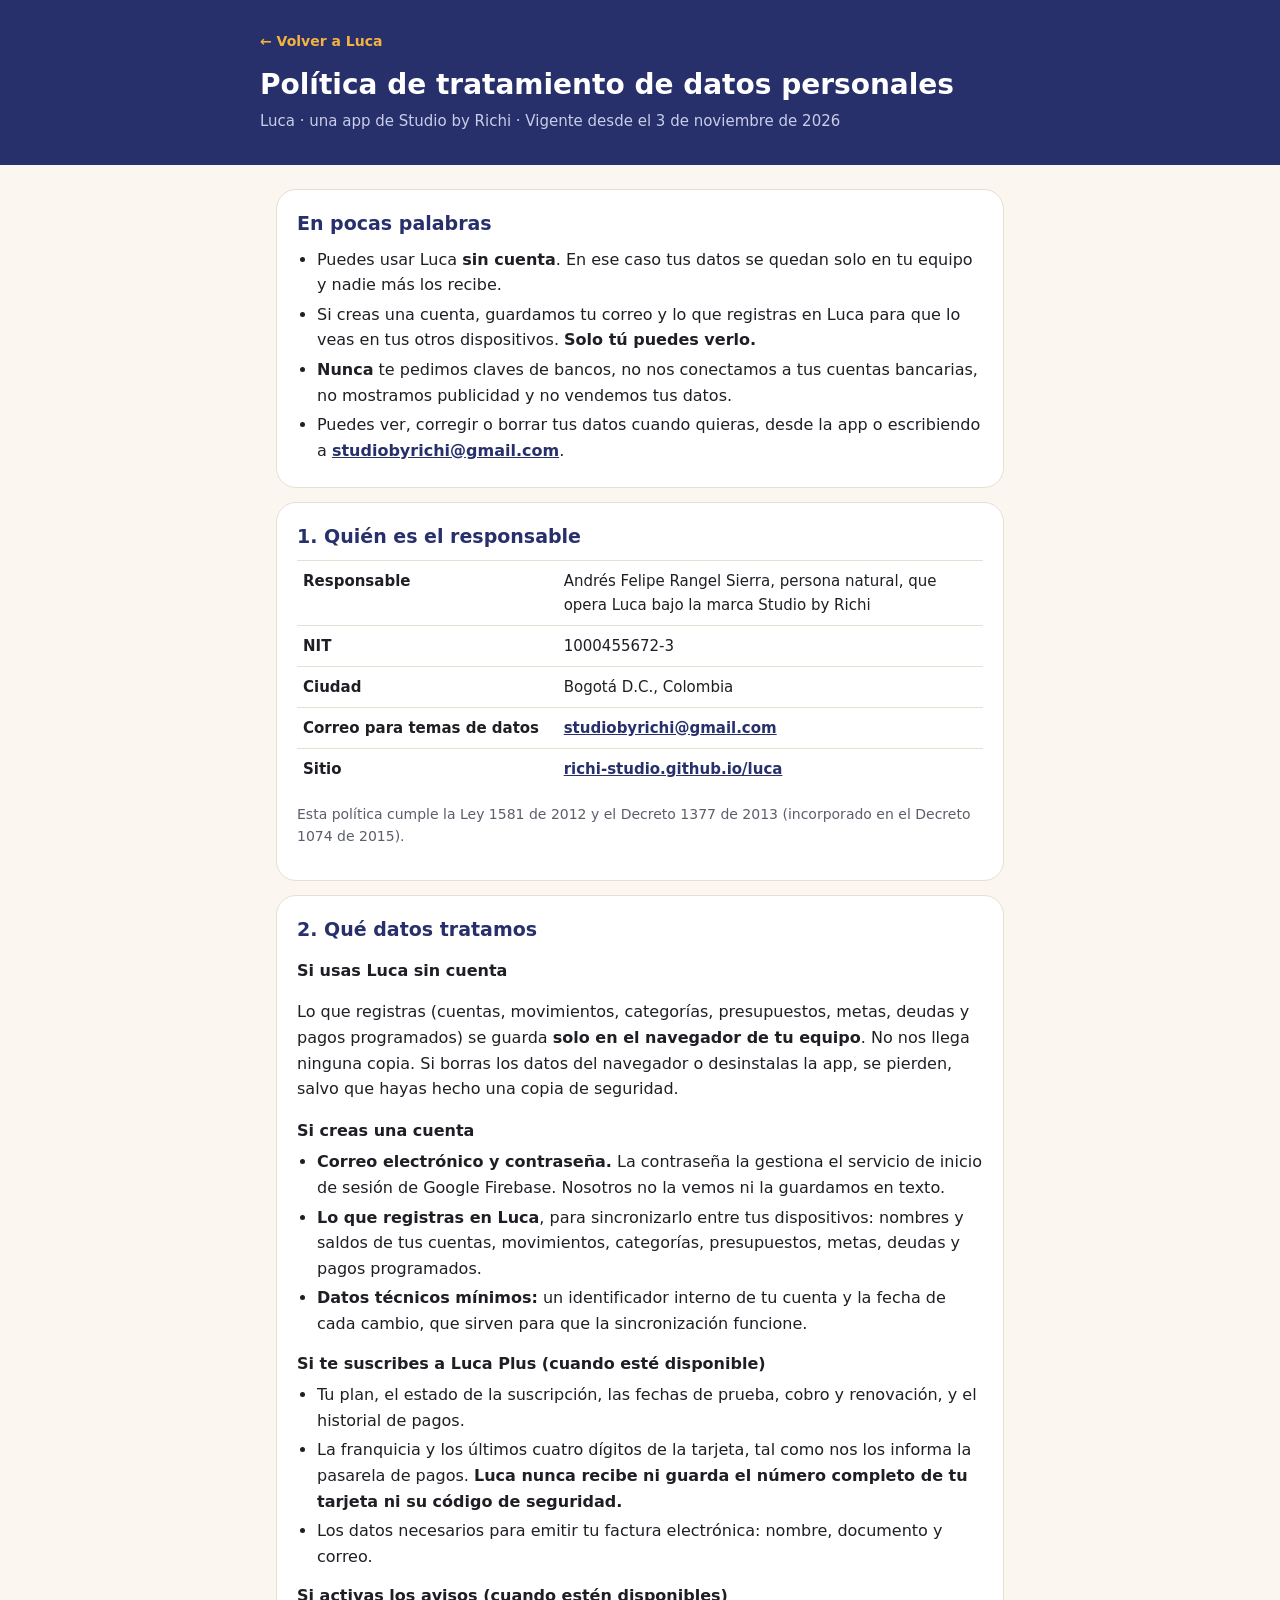
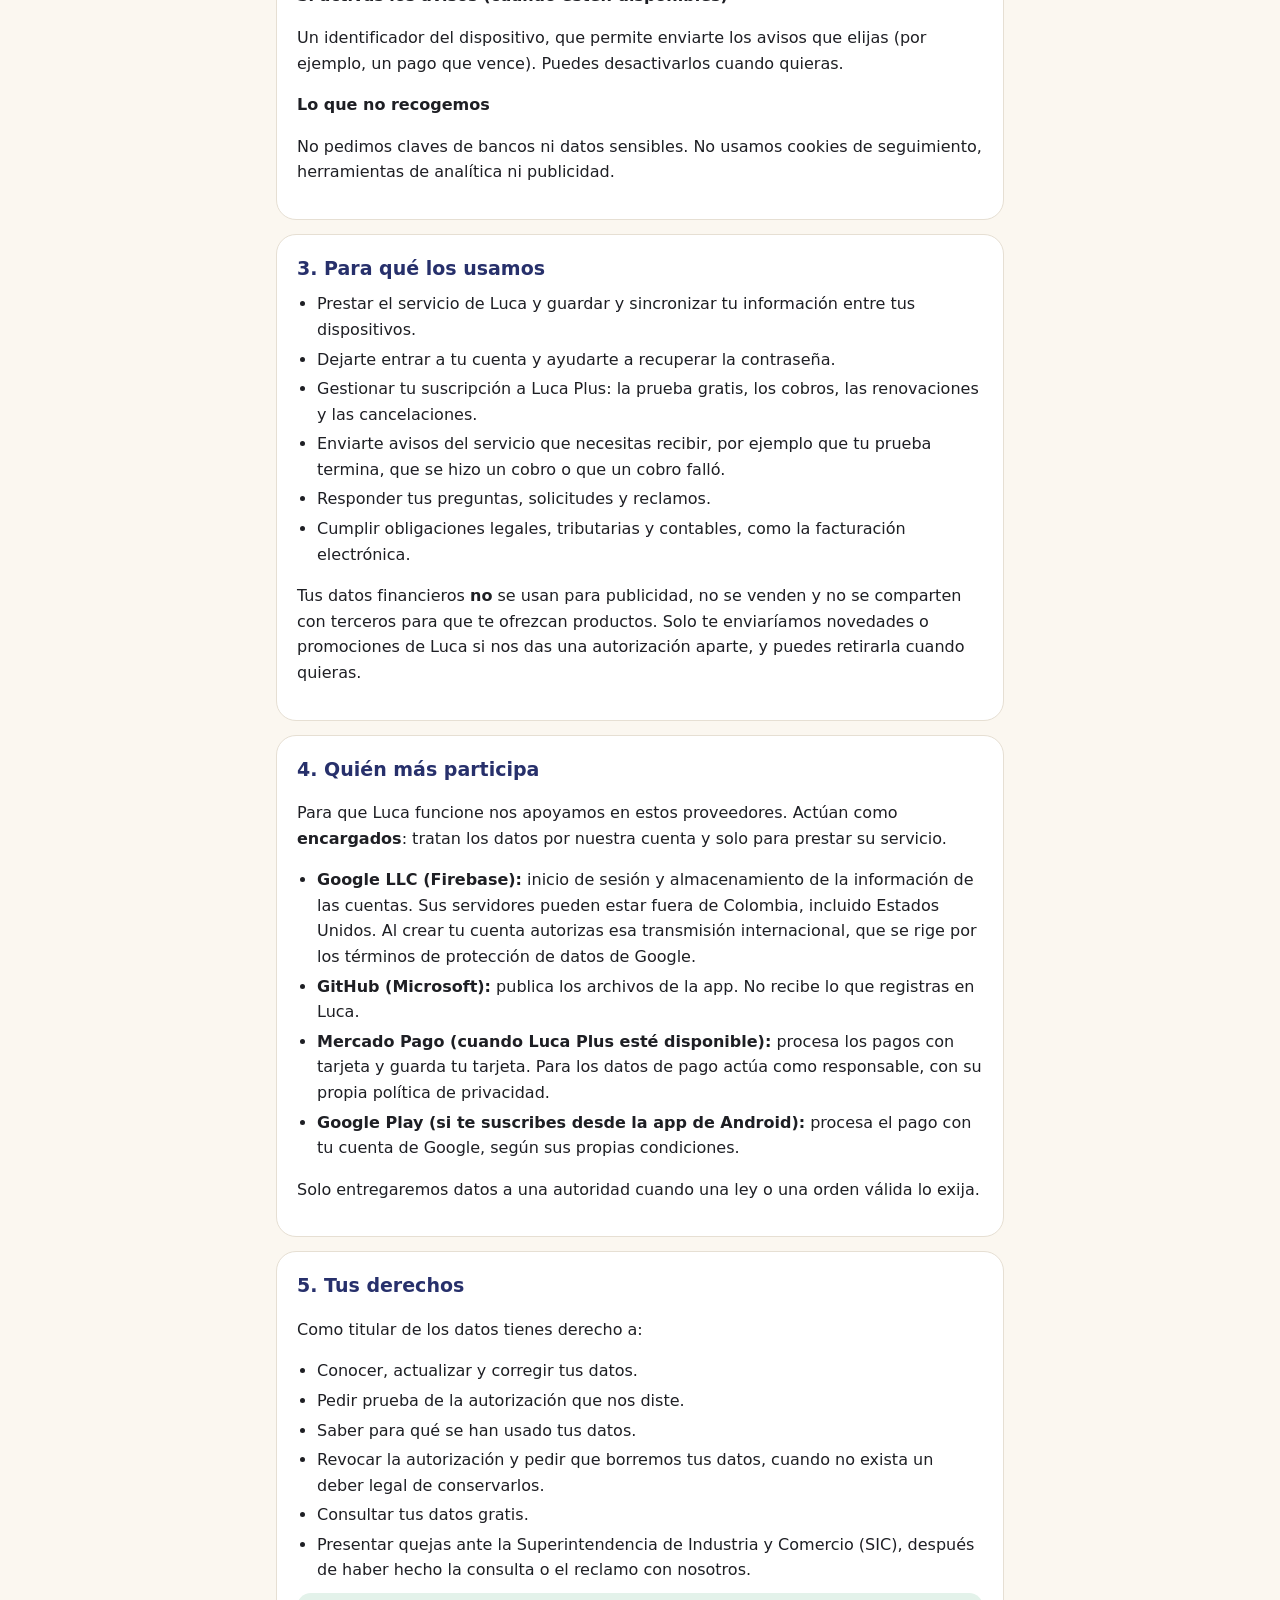
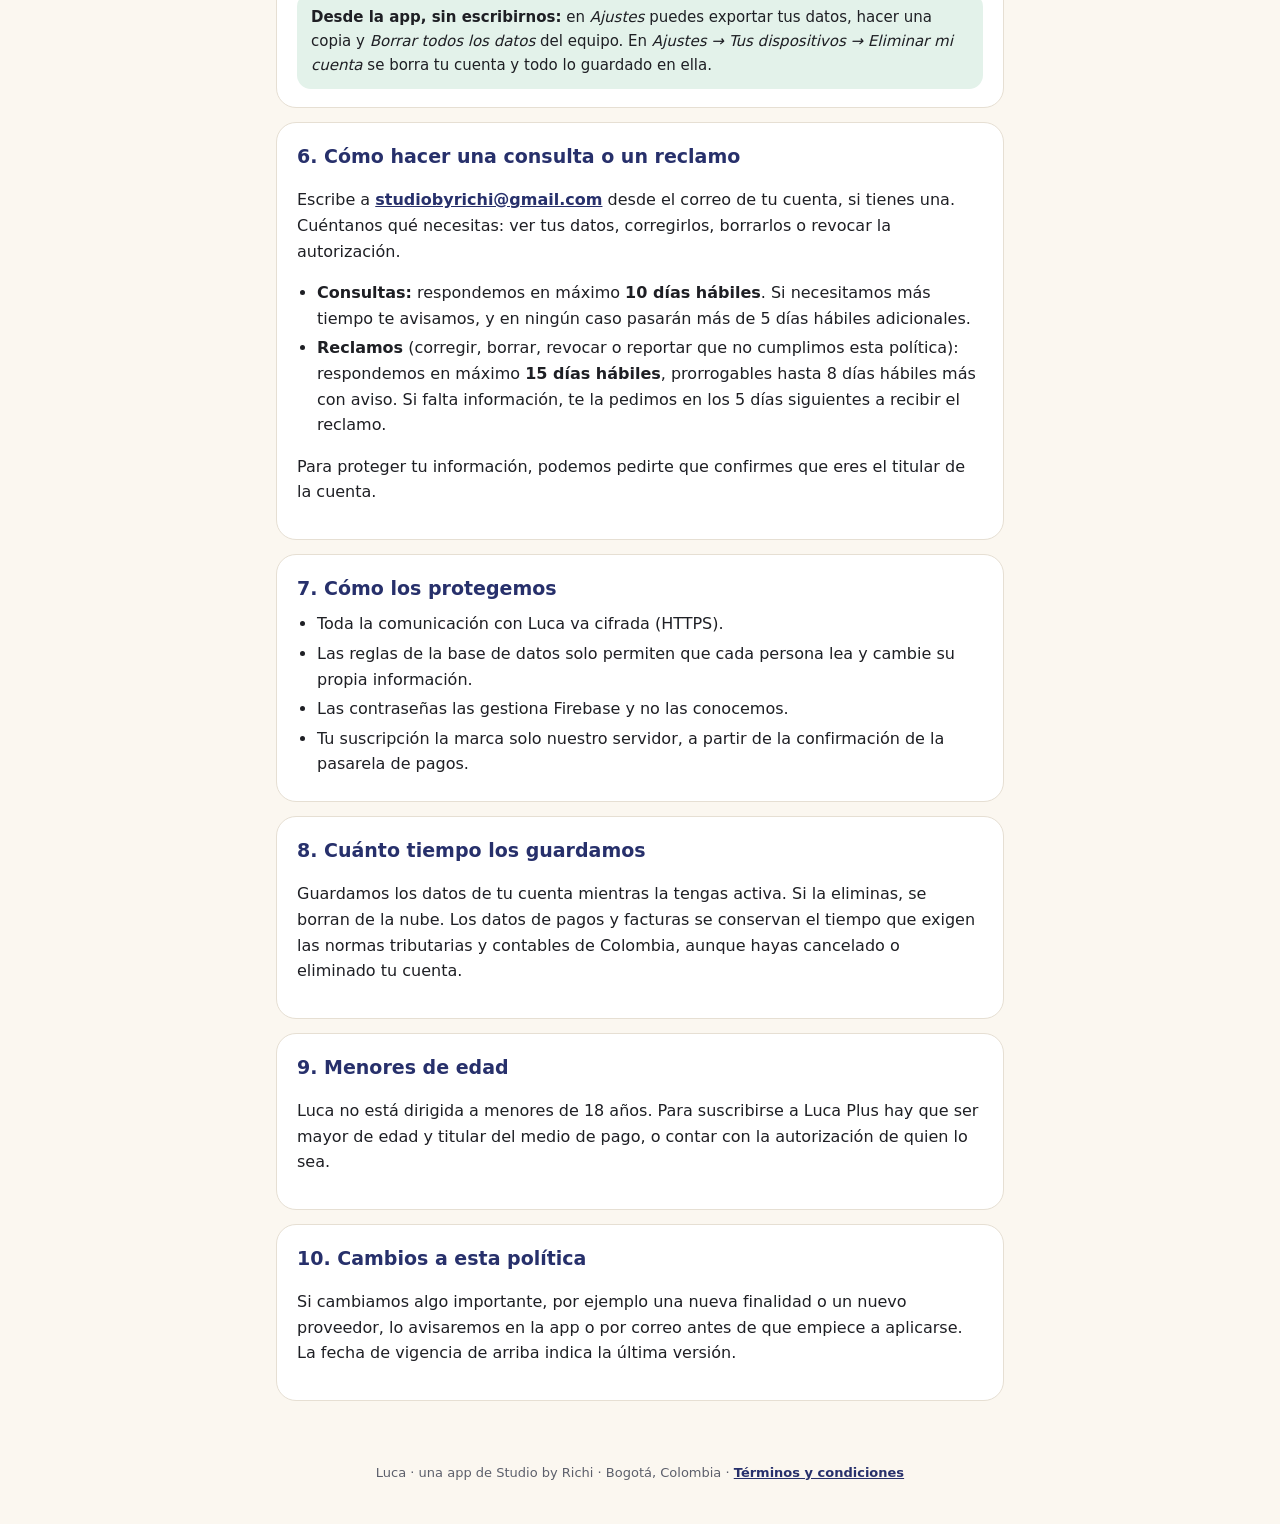
==== privacidad.html @ cec92d16 "Publicar Luca · 4/11/2026, 12:19:27 a. m. Co-Authored-By: Claude Opus 5.5 <noreply@anthropic.com>" ====
<!doctype html>
<html lang="es-CO">
<head>
<meta charset="utf-8">
<meta name="viewport" content="width=device-width, initial-scale=1">
<meta http-equiv="Content-Security-Policy" content="default-src 'none'; style-src 'unsafe-inline'; img-src 'self'; base-uri 'none'; form-action 'none'">
<meta name="referrer" content="no-referrer">
<title>Política de tratamiento de datos · Luca</title>
<meta name="description" content="Cómo Luca, una app de Studio by Richi, trata tus datos personales según la Ley 1581 de 2012.">
<link rel="icon" href="icons/icon.svg" type="image/svg+xml">
<style>
:root { color-scheme: light; --bg:#FBF7F0; --surface:#FFFFFF; --line:#E6DFD3; --text:#1E1F24; --text2:#5C5F6B; --heading:#27306B; --accent:#F4B23E; --hero:#27306B; --info-bg:#E9EAF4; --ok-bg:#E3F2EA; }
@media (prefers-color-scheme: dark) { :root { color-scheme: dark; --bg:#121426; --surface:#1B1E36; --line:#30355C; --text:#ECEDF5; --text2:#A9AECB; --heading:#C9CEFF; --hero:#2A3378; --info-bg:#262B57; --ok-bg:rgba(92,211,154,.15); } }
* { box-sizing: border-box; }
body { margin:0; background:var(--bg); color:var(--text); font:16px/1.6 system-ui, -apple-system, 'Segoe UI', Roboto, sans-serif; -webkit-font-smoothing:antialiased; }
header { background:var(--hero); color:#fff; padding:28px 16px 32px; }
.wrap { max-width:760px; margin:0 auto; }
header a.back { color:var(--accent); font-weight:700; text-decoration:none; font-size:14px; }
header h1 { font-size:28px; line-height:1.2; margin:14px 0 8px; font-weight:900; }
header p { margin:0; color:#C9CDE8; font-size:15px; }
main { padding:24px 16px 48px; }
section { background:var(--surface); border:1px solid var(--line); border-radius:20px; padding:18px 20px; margin:0 0 14px; }
h2 { color:var(--heading); font-size:19px; margin:0 0 8px; }
h3 { font-size:16px; margin:14px 0 4px; }
p, li { color:var(--text); }
ul { padding-left:20px; margin:6px 0; }
li { margin:4px 0; }
.note { background:var(--info-bg); border-radius:14px; padding:12px 14px; margin:10px 0 0; font-size:15px; }
.ok { background:var(--ok-bg); }
.muted { color:var(--text2); font-size:14px; }
a { color:var(--heading); font-weight:600; word-break:break-word; }
table { width:100%; border-collapse:collapse; font-size:15px; }
td { border-top:1px solid var(--line); padding:8px 6px; vertical-align:top; }
td:first-child { font-weight:700; width:38%; }
footer { text-align:center; color:var(--text2); font-size:13px; padding:0 16px 40px; }
</style>
</head>
<body>
<header><div class="wrap">
  <a class="back" href="./">← Volver a Luca</a>
  <h1>Política de tratamiento de datos personales</h1>
  <p>Luca · una app de Studio by Richi · Vigente desde el 3 de noviembre de 2026</p>
</div></header>
<main class="wrap">

<section>
  <h2>En pocas palabras</h2>
  <ul>
    <li>Puedes usar Luca <b>sin cuenta</b>. En ese caso tus datos se quedan solo en tu equipo y nadie más los recibe.</li>
    <li>Si creas una cuenta, guardamos tu correo y lo que registras en Luca para que lo veas en tus otros dispositivos. <b>Solo tú puedes verlo.</b></li>
    <li><b>Nunca</b> te pedimos claves de bancos, no nos conectamos a tus cuentas bancarias, no mostramos publicidad y no vendemos tus datos.</li>
    <li>Puedes ver, corregir o borrar tus datos cuando quieras, desde la app o escribiendo a <a href="mailto:studiobyrichi@gmail.com">studiobyrichi@gmail.com</a>.</li>
  </ul>
</section>

<section>
  <h2>1. Quién es el responsable</h2>
  <table>
    <tr><td>Responsable</td><td>Andrés Felipe Rangel Sierra, persona natural, que opera Luca bajo la marca Studio by Richi</td></tr>
    <tr><td>NIT</td><td>1000455672-3</td></tr>
    <tr><td>Ciudad</td><td>Bogotá D.C., Colombia</td></tr>
    <tr><td>Correo para temas de datos</td><td><a href="mailto:studiobyrichi@gmail.com">studiobyrichi@gmail.com</a></td></tr>
    <tr><td>Sitio</td><td><a href="https://richi-studio.github.io/luca/">richi-studio.github.io/luca</a></td></tr>
  </table>
  <p class="muted">Esta política cumple la Ley 1581 de 2012 y el Decreto 1377 de 2013 (incorporado en el Decreto 1074 de 2015).</p>
</section>

<section>
  <h2>2. Qué datos tratamos</h2>
  <h3>Si usas Luca sin cuenta</h3>
  <p>Lo que registras (cuentas, movimientos, categorías, presupuestos, metas, deudas y pagos programados) se guarda <b>solo en el navegador de tu equipo</b>. No nos llega ninguna copia. Si borras los datos del navegador o desinstalas la app, se pierden, salvo que hayas hecho una copia de seguridad.</p>
  <h3>Si creas una cuenta</h3>
  <ul>
    <li><b>Correo electrónico y contraseña.</b> La contraseña la gestiona el servicio de inicio de sesión de Google Firebase. Nosotros no la vemos ni la guardamos en texto.</li>
    <li><b>Lo que registras en Luca</b>, para sincronizarlo entre tus dispositivos: nombres y saldos de tus cuentas, movimientos, categorías, presupuestos, metas, deudas y pagos programados.</li>
    <li><b>Datos técnicos mínimos:</b> un identificador interno de tu cuenta y la fecha de cada cambio, que sirven para que la sincronización funcione.</li>
  </ul>
  <h3>Si te suscribes a Luca Plus (cuando esté disponible)</h3>
  <ul>
    <li>Tu plan, el estado de la suscripción, las fechas de prueba, cobro y renovación, y el historial de pagos.</li>
    <li>La franquicia y los últimos cuatro dígitos de la tarjeta, tal como nos los informa la pasarela de pagos. <b>Luca nunca recibe ni guarda el número completo de tu tarjeta ni su código de seguridad.</b></li>
    <li>Los datos necesarios para emitir tu factura electrónica: nombre, documento y correo.</li>
  </ul>
  <h3>Si activas los avisos (cuando estén disponibles)</h3>
  <p>Un identificador del dispositivo, que permite enviarte los avisos que elijas (por ejemplo, un pago que vence). Puedes desactivarlos cuando quieras.</p>
  <h3>Lo que no recogemos</h3>
  <p>No pedimos claves de bancos ni datos sensibles. No usamos cookies de seguimiento, herramientas de analítica ni publicidad.</p>
</section>

<section>
  <h2>3. Para qué los usamos</h2>
  <ul>
    <li>Prestar el servicio de Luca y guardar y sincronizar tu información entre tus dispositivos.</li>
    <li>Dejarte entrar a tu cuenta y ayudarte a recuperar la contraseña.</li>
    <li>Gestionar tu suscripción a Luca Plus: la prueba gratis, los cobros, las renovaciones y las cancelaciones.</li>
    <li>Enviarte avisos del servicio que necesitas recibir, por ejemplo que tu prueba termina, que se hizo un cobro o que un cobro falló.</li>
    <li>Responder tus preguntas, solicitudes y reclamos.</li>
    <li>Cumplir obligaciones legales, tributarias y contables, como la facturación electrónica.</li>
  </ul>
  <p>Tus datos financieros <b>no</b> se usan para publicidad, no se venden y no se comparten con terceros para que te ofrezcan productos. Solo te enviaríamos novedades o promociones de Luca si nos das una autorización aparte, y puedes retirarla cuando quieras.</p>
</section>

<section>
  <h2>4. Quién más participa</h2>
  <p>Para que Luca funcione nos apoyamos en estos proveedores. Actúan como <b>encargados</b>: tratan los datos por nuestra cuenta y solo para prestar su servicio.</p>
  <ul>
    <li><b>Google LLC (Firebase):</b> inicio de sesión y almacenamiento de la información de las cuentas. Sus servidores pueden estar fuera de Colombia, incluido Estados Unidos. Al crear tu cuenta autorizas esa transmisión internacional, que se rige por los términos de protección de datos de Google.</li>
    <li><b>GitHub (Microsoft):</b> publica los archivos de la app. No recibe lo que registras en Luca.</li>
    <li><b>Mercado Pago (cuando Luca Plus esté disponible):</b> procesa los pagos con tarjeta y guarda tu tarjeta. Para los datos de pago actúa como responsable, con su propia política de privacidad.</li>
    <li><b>Google Play (si te suscribes desde la app de Android):</b> procesa el pago con tu cuenta de Google, según sus propias condiciones.</li>
  </ul>
  <p>Solo entregaremos datos a una autoridad cuando una ley o una orden válida lo exija.</p>
</section>

<section>
  <h2>5. Tus derechos</h2>
  <p>Como titular de los datos tienes derecho a:</p>
  <ul>
    <li>Conocer, actualizar y corregir tus datos.</li>
    <li>Pedir prueba de la autorización que nos diste.</li>
    <li>Saber para qué se han usado tus datos.</li>
    <li>Revocar la autorización y pedir que borremos tus datos, cuando no exista un deber legal de conservarlos.</li>
    <li>Consultar tus datos gratis.</li>
    <li>Presentar quejas ante la Superintendencia de Industria y Comercio (SIC), después de haber hecho la consulta o el reclamo con nosotros.</li>
  </ul>
  <div class="note ok"><b>Desde la app, sin escribirnos:</b> en <i>Ajustes</i> puedes exportar tus datos, hacer una copia y <i>Borrar todos los datos</i> del equipo. En <i>Ajustes → Tus dispositivos → Eliminar mi cuenta</i> se borra tu cuenta y todo lo guardado en ella.</div>
</section>

<section>
  <h2>6. Cómo hacer una consulta o un reclamo</h2>
  <p>Escribe a <a href="mailto:studiobyrichi@gmail.com">studiobyrichi@gmail.com</a> desde el correo de tu cuenta, si tienes una. Cuéntanos qué necesitas: ver tus datos, corregirlos, borrarlos o revocar la autorización.</p>
  <ul>
    <li><b>Consultas:</b> respondemos en máximo <b>10 días hábiles</b>. Si necesitamos más tiempo te avisamos, y en ningún caso pasarán más de 5 días hábiles adicionales.</li>
    <li><b>Reclamos</b> (corregir, borrar, revocar o reportar que no cumplimos esta política): respondemos en máximo <b>15 días hábiles</b>, prorrogables hasta 8 días hábiles más con aviso. Si falta información, te la pedimos en los 5 días siguientes a recibir el reclamo.</li>
  </ul>
  <p>Para proteger tu información, podemos pedirte que confirmes que eres el titular de la cuenta.</p>
</section>

<section>
  <h2>7. Cómo los protegemos</h2>
  <ul>
    <li>Toda la comunicación con Luca va cifrada (HTTPS).</li>
    <li>Las reglas de la base de datos solo permiten que cada persona lea y cambie su propia información.</li>
    <li>Las contraseñas las gestiona Firebase y no las conocemos.</li>
    <li>Tu suscripción la marca solo nuestro servidor, a partir de la confirmación de la pasarela de pagos.</li>
  </ul>
</section>

<section>
  <h2>8. Cuánto tiempo los guardamos</h2>
  <p>Guardamos los datos de tu cuenta mientras la tengas activa. Si la eliminas, se borran de la nube. Los datos de pagos y facturas se conservan el tiempo que exigen las normas tributarias y contables de Colombia, aunque hayas cancelado o eliminado tu cuenta.</p>
</section>

<section>
  <h2>9. Menores de edad</h2>
  <p>Luca no está dirigida a menores de 18 años. Para suscribirse a Luca Plus hay que ser mayor de edad y titular del medio de pago, o contar con la autorización de quien lo sea.</p>
</section>

<section>
  <h2>10. Cambios a esta política</h2>
  <p>Si cambiamos algo importante, por ejemplo una nueva finalidad o un nuevo proveedor, lo avisaremos en la app o por correo antes de que empiece a aplicarse. La fecha de vigencia de arriba indica la última versión.</p>
</section>

</main>
<footer>Luca · una app de Studio by Richi · Bogotá, Colombia · <a href="terminos.html">Términos y condiciones</a></footer>
</body>
</html>
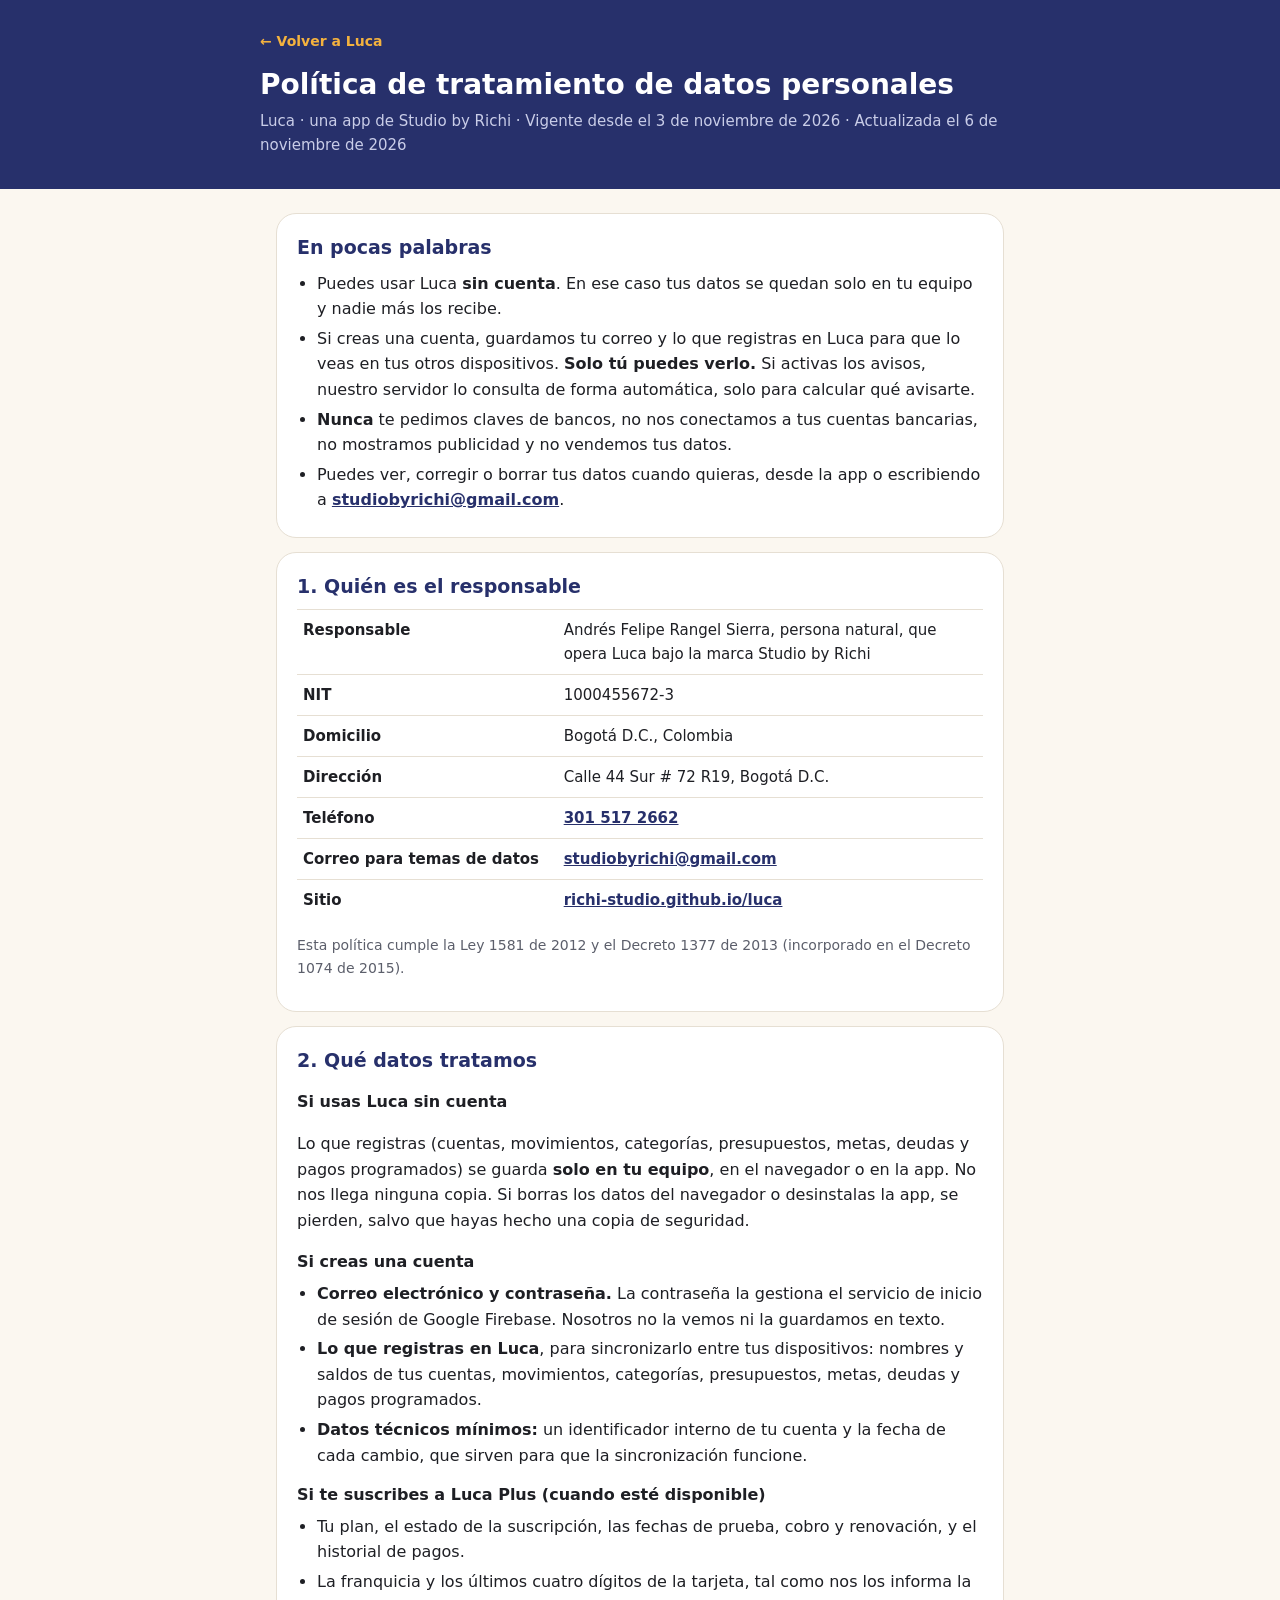
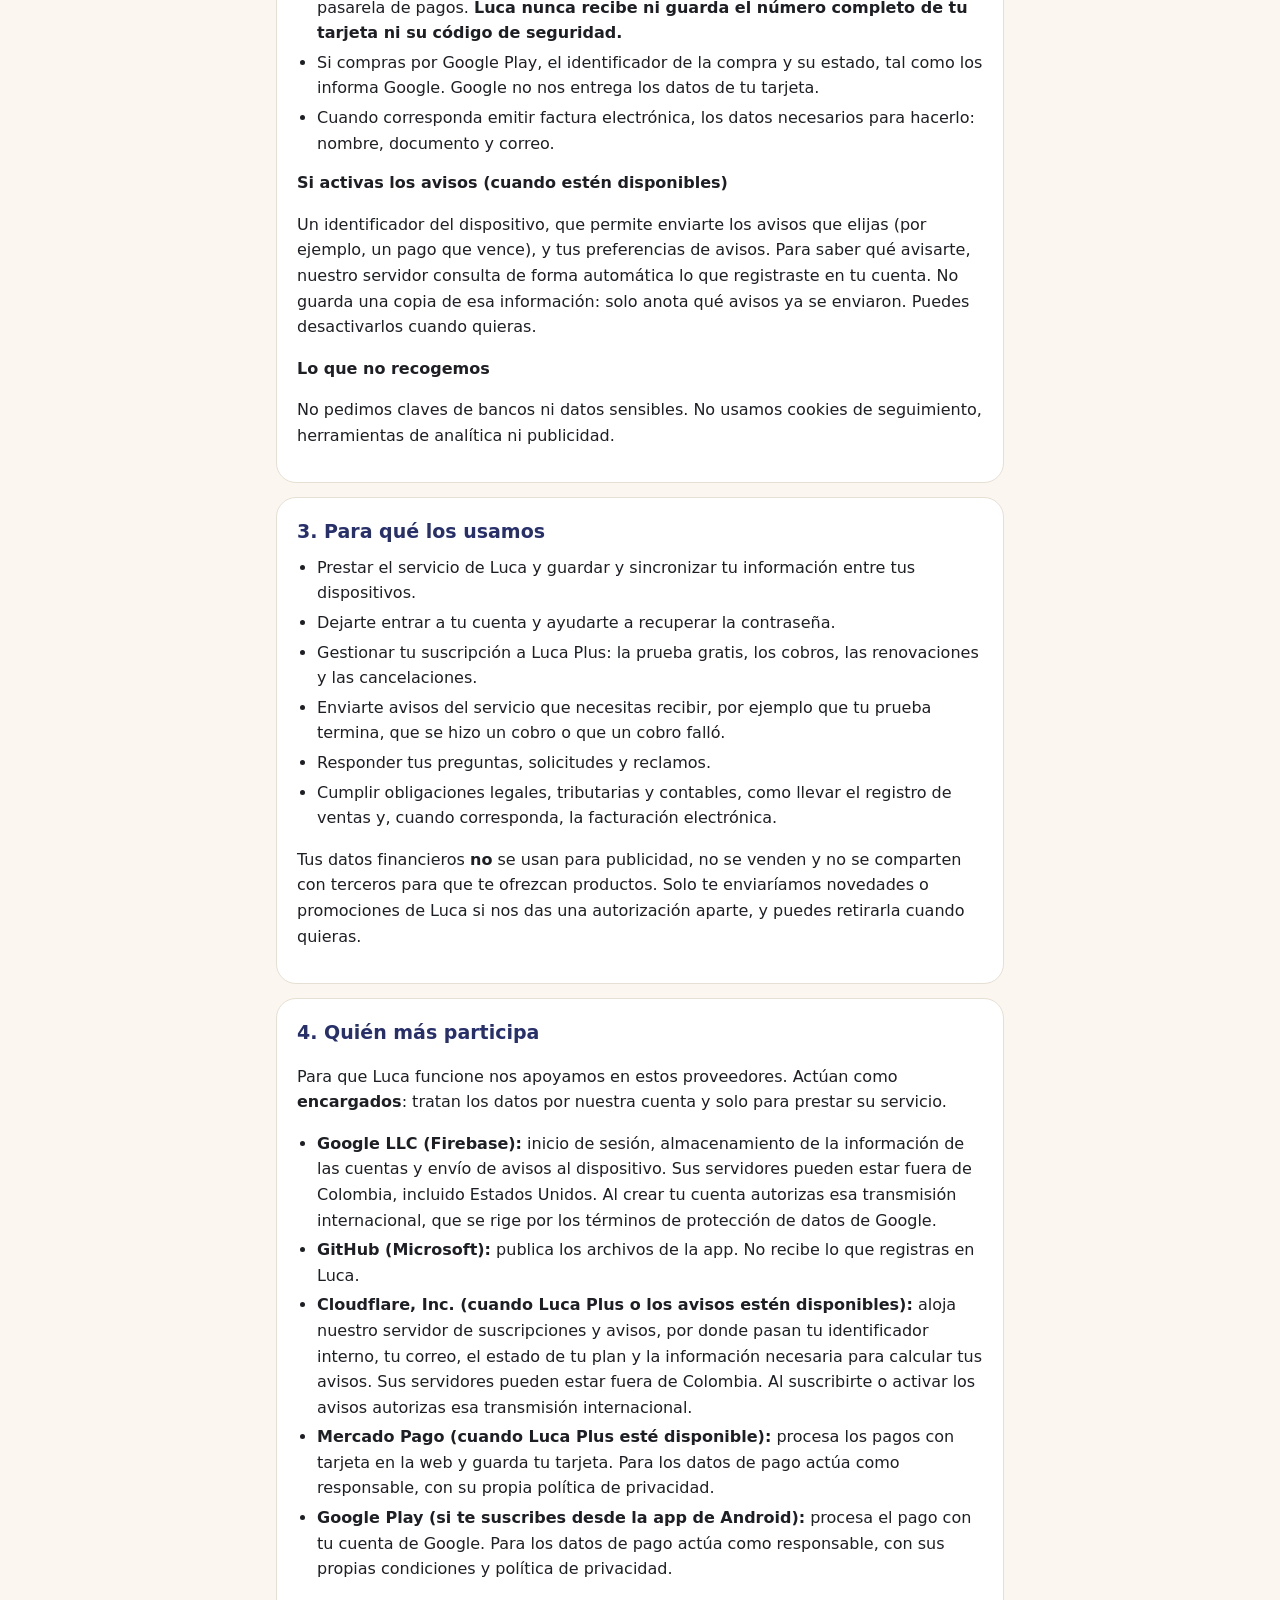
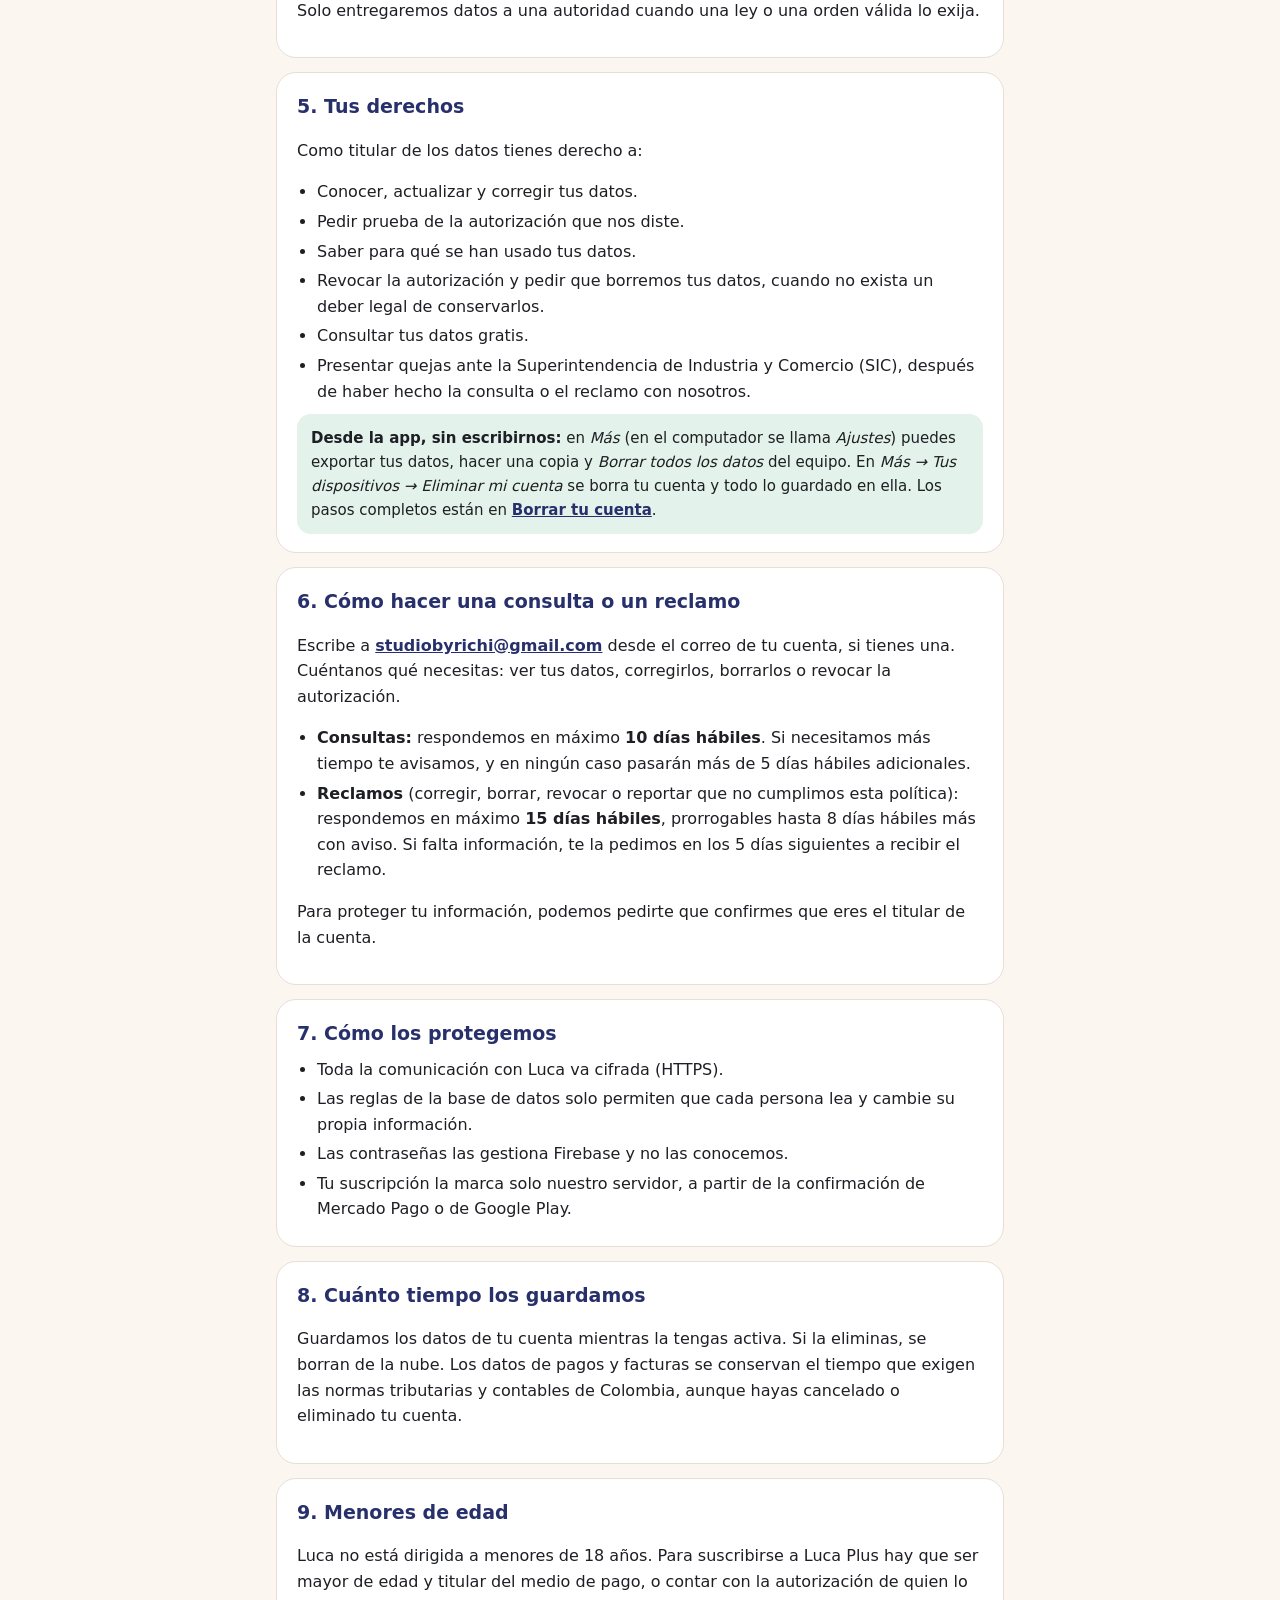
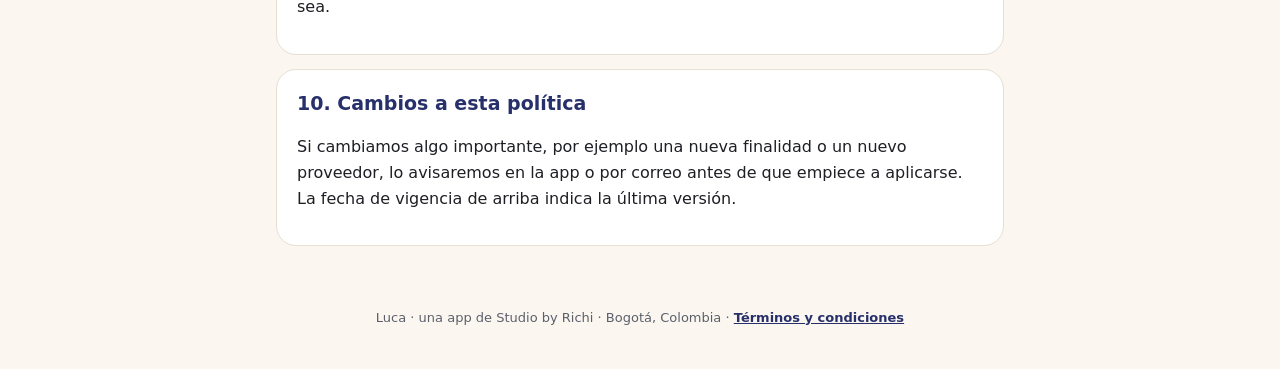
==== commit 34d9c09d: "Publicar términos y política de datos actualizados, y página para eliminar la cuenta Co-Authored-By:" ====
--- a/privacidad.html
+++ b/privacidad.html
@@ -39,7 +39,7 @@
 <header><div class="wrap">
   <a class="back" href="./">← Volver a Luca</a>
   <h1>Política de tratamiento de datos personales</h1>
-  <p>Luca · una app de Studio by Richi · Vigente desde el 3 de noviembre de 2026</p>
+  <p>Luca · una app de Studio by Richi · Vigente desde el 3 de noviembre de 2026 · Actualizada el 6 de noviembre de 2026</p>
 </div></header>
 <main class="wrap">
 
@@ -47,7 +47,7 @@
   <h2>En pocas palabras</h2>
   <ul>
     <li>Puedes usar Luca <b>sin cuenta</b>. En ese caso tus datos se quedan solo en tu equipo y nadie más los recibe.</li>
-    <li>Si creas una cuenta, guardamos tu correo y lo que registras en Luca para que lo veas en tus otros dispositivos. <b>Solo tú puedes verlo.</b></li>
+    <li>Si creas una cuenta, guardamos tu correo y lo que registras en Luca para que lo veas en tus otros dispositivos. <b>Solo tú puedes verlo.</b> Si activas los avisos, nuestro servidor lo consulta de forma automática, solo para calcular qué avisarte.</li>
     <li><b>Nunca</b> te pedimos claves de bancos, no nos conectamos a tus cuentas bancarias, no mostramos publicidad y no vendemos tus datos.</li>
     <li>Puedes ver, corregir o borrar tus datos cuando quieras, desde la app o escribiendo a <a href="mailto:studiobyrichi@gmail.com">studiobyrichi@gmail.com</a>.</li>
   </ul>
@@ -58,7 +58,9 @@
   <table>
     <tr><td>Responsable</td><td>Andrés Felipe Rangel Sierra, persona natural, que opera Luca bajo la marca Studio by Richi</td></tr>
     <tr><td>NIT</td><td>1000455672-3</td></tr>
-    <tr><td>Ciudad</td><td>Bogotá D.C., Colombia</td></tr>
+    <tr><td>Domicilio</td><td>Bogotá D.C., Colombia</td></tr>
+    <tr><td>Dirección</td><td>Calle 44 Sur # 72 R19, Bogotá D.C.</td></tr>
+    <tr><td>Teléfono</td><td><a href="tel:+573015172662">301 517 2662</a></td></tr>
     <tr><td>Correo para temas de datos</td><td><a href="mailto:studiobyrichi@gmail.com">studiobyrichi@gmail.com</a></td></tr>
     <tr><td>Sitio</td><td><a href="https://richi-studio.github.io/luca/">richi-studio.github.io/luca</a></td></tr>
   </table>
@@ -68,7 +70,7 @@
 <section>
   <h2>2. Qué datos tratamos</h2>
   <h3>Si usas Luca sin cuenta</h3>
-  <p>Lo que registras (cuentas, movimientos, categorías, presupuestos, metas, deudas y pagos programados) se guarda <b>solo en el navegador de tu equipo</b>. No nos llega ninguna copia. Si borras los datos del navegador o desinstalas la app, se pierden, salvo que hayas hecho una copia de seguridad.</p>
+  <p>Lo que registras (cuentas, movimientos, categorías, presupuestos, metas, deudas y pagos programados) se guarda <b>solo en tu equipo</b>, en el navegador o en la app. No nos llega ninguna copia. Si borras los datos del navegador o desinstalas la app, se pierden, salvo que hayas hecho una copia de seguridad.</p>
   <h3>Si creas una cuenta</h3>
   <ul>
     <li><b>Correo electrónico y contraseña.</b> La contraseña la gestiona el servicio de inicio de sesión de Google Firebase. Nosotros no la vemos ni la guardamos en texto.</li>
@@ -79,10 +81,11 @@
   <ul>
     <li>Tu plan, el estado de la suscripción, las fechas de prueba, cobro y renovación, y el historial de pagos.</li>
     <li>La franquicia y los últimos cuatro dígitos de la tarjeta, tal como nos los informa la pasarela de pagos. <b>Luca nunca recibe ni guarda el número completo de tu tarjeta ni su código de seguridad.</b></li>
-    <li>Los datos necesarios para emitir tu factura electrónica: nombre, documento y correo.</li>
+    <li>Si compras por Google Play, el identificador de la compra y su estado, tal como los informa Google. Google no nos entrega los datos de tu tarjeta.</li>
+    <li>Cuando corresponda emitir factura electrónica, los datos necesarios para hacerlo: nombre, documento y correo.</li>
   </ul>
   <h3>Si activas los avisos (cuando estén disponibles)</h3>
-  <p>Un identificador del dispositivo, que permite enviarte los avisos que elijas (por ejemplo, un pago que vence). Puedes desactivarlos cuando quieras.</p>
+  <p>Un identificador del dispositivo, que permite enviarte los avisos que elijas (por ejemplo, un pago que vence), y tus preferencias de avisos. Para saber qué avisarte, nuestro servidor consulta de forma automática lo que registraste en tu cuenta. No guarda una copia de esa información: solo anota qué avisos ya se enviaron. Puedes desactivarlos cuando quieras.</p>
   <h3>Lo que no recogemos</h3>
   <p>No pedimos claves de bancos ni datos sensibles. No usamos cookies de seguimiento, herramientas de analítica ni publicidad.</p>
 </section>
@@ -95,7 +98,7 @@
     <li>Gestionar tu suscripción a Luca Plus: la prueba gratis, los cobros, las renovaciones y las cancelaciones.</li>
     <li>Enviarte avisos del servicio que necesitas recibir, por ejemplo que tu prueba termina, que se hizo un cobro o que un cobro falló.</li>
     <li>Responder tus preguntas, solicitudes y reclamos.</li>
-    <li>Cumplir obligaciones legales, tributarias y contables, como la facturación electrónica.</li>
+    <li>Cumplir obligaciones legales, tributarias y contables, como llevar el registro de ventas y, cuando corresponda, la facturación electrónica.</li>
   </ul>
   <p>Tus datos financieros <b>no</b> se usan para publicidad, no se venden y no se comparten con terceros para que te ofrezcan productos. Solo te enviaríamos novedades o promociones de Luca si nos das una autorización aparte, y puedes retirarla cuando quieras.</p>
 </section>
@@ -104,10 +107,11 @@
   <h2>4. Quién más participa</h2>
   <p>Para que Luca funcione nos apoyamos en estos proveedores. Actúan como <b>encargados</b>: tratan los datos por nuestra cuenta y solo para prestar su servicio.</p>
   <ul>
-    <li><b>Google LLC (Firebase):</b> inicio de sesión y almacenamiento de la información de las cuentas. Sus servidores pueden estar fuera de Colombia, incluido Estados Unidos. Al crear tu cuenta autorizas esa transmisión internacional, que se rige por los términos de protección de datos de Google.</li>
+    <li><b>Google LLC (Firebase):</b> inicio de sesión, almacenamiento de la información de las cuentas y envío de avisos al dispositivo. Sus servidores pueden estar fuera de Colombia, incluido Estados Unidos. Al crear tu cuenta autorizas esa transmisión internacional, que se rige por los términos de protección de datos de Google.</li>
     <li><b>GitHub (Microsoft):</b> publica los archivos de la app. No recibe lo que registras en Luca.</li>
-    <li><b>Mercado Pago (cuando Luca Plus esté disponible):</b> procesa los pagos con tarjeta y guarda tu tarjeta. Para los datos de pago actúa como responsable, con su propia política de privacidad.</li>
-    <li><b>Google Play (si te suscribes desde la app de Android):</b> procesa el pago con tu cuenta de Google, según sus propias condiciones.</li>
+    <li><b>Cloudflare, Inc. (cuando Luca Plus o los avisos estén disponibles):</b> aloja nuestro servidor de suscripciones y avisos, por donde pasan tu identificador interno, tu correo, el estado de tu plan y la información necesaria para calcular tus avisos. Sus servidores pueden estar fuera de Colombia. Al suscribirte o activar los avisos autorizas esa transmisión internacional.</li>
+    <li><b>Mercado Pago (cuando Luca Plus esté disponible):</b> procesa los pagos con tarjeta en la web y guarda tu tarjeta. Para los datos de pago actúa como responsable, con su propia política de privacidad.</li>
+    <li><b>Google Play (si te suscribes desde la app de Android):</b> procesa el pago con tu cuenta de Google. Para los datos de pago actúa como responsable, con sus propias condiciones y política de privacidad.</li>
   </ul>
   <p>Solo entregaremos datos a una autoridad cuando una ley o una orden válida lo exija.</p>
 </section>
@@ -123,7 +127,7 @@
     <li>Consultar tus datos gratis.</li>
     <li>Presentar quejas ante la Superintendencia de Industria y Comercio (SIC), después de haber hecho la consulta o el reclamo con nosotros.</li>
   </ul>
-  <div class="note ok"><b>Desde la app, sin escribirnos:</b> en <i>Ajustes</i> puedes exportar tus datos, hacer una copia y <i>Borrar todos los datos</i> del equipo. En <i>Ajustes → Tus dispositivos → Eliminar mi cuenta</i> se borra tu cuenta y todo lo guardado en ella.</div>
+  <div class="note ok"><b>Desde la app, sin escribirnos:</b> en <i>Más</i> (en el computador se llama <i>Ajustes</i>) puedes exportar tus datos, hacer una copia y <i>Borrar todos los datos</i> del equipo. En <i>Más → Tus dispositivos → Eliminar mi cuenta</i> se borra tu cuenta y todo lo guardado en ella. Los pasos completos están en <a href="borrar-cuenta.html">Borrar tu cuenta</a>.</div>
 </section>
 
 <section>
@@ -142,7 +146,7 @@
     <li>Toda la comunicación con Luca va cifrada (HTTPS).</li>
     <li>Las reglas de la base de datos solo permiten que cada persona lea y cambie su propia información.</li>
     <li>Las contraseñas las gestiona Firebase y no las conocemos.</li>
-    <li>Tu suscripción la marca solo nuestro servidor, a partir de la confirmación de la pasarela de pagos.</li>
+    <li>Tu suscripción la marca solo nuestro servidor, a partir de la confirmación de Mercado Pago o de Google Play.</li>
   </ul>
 </section>
 
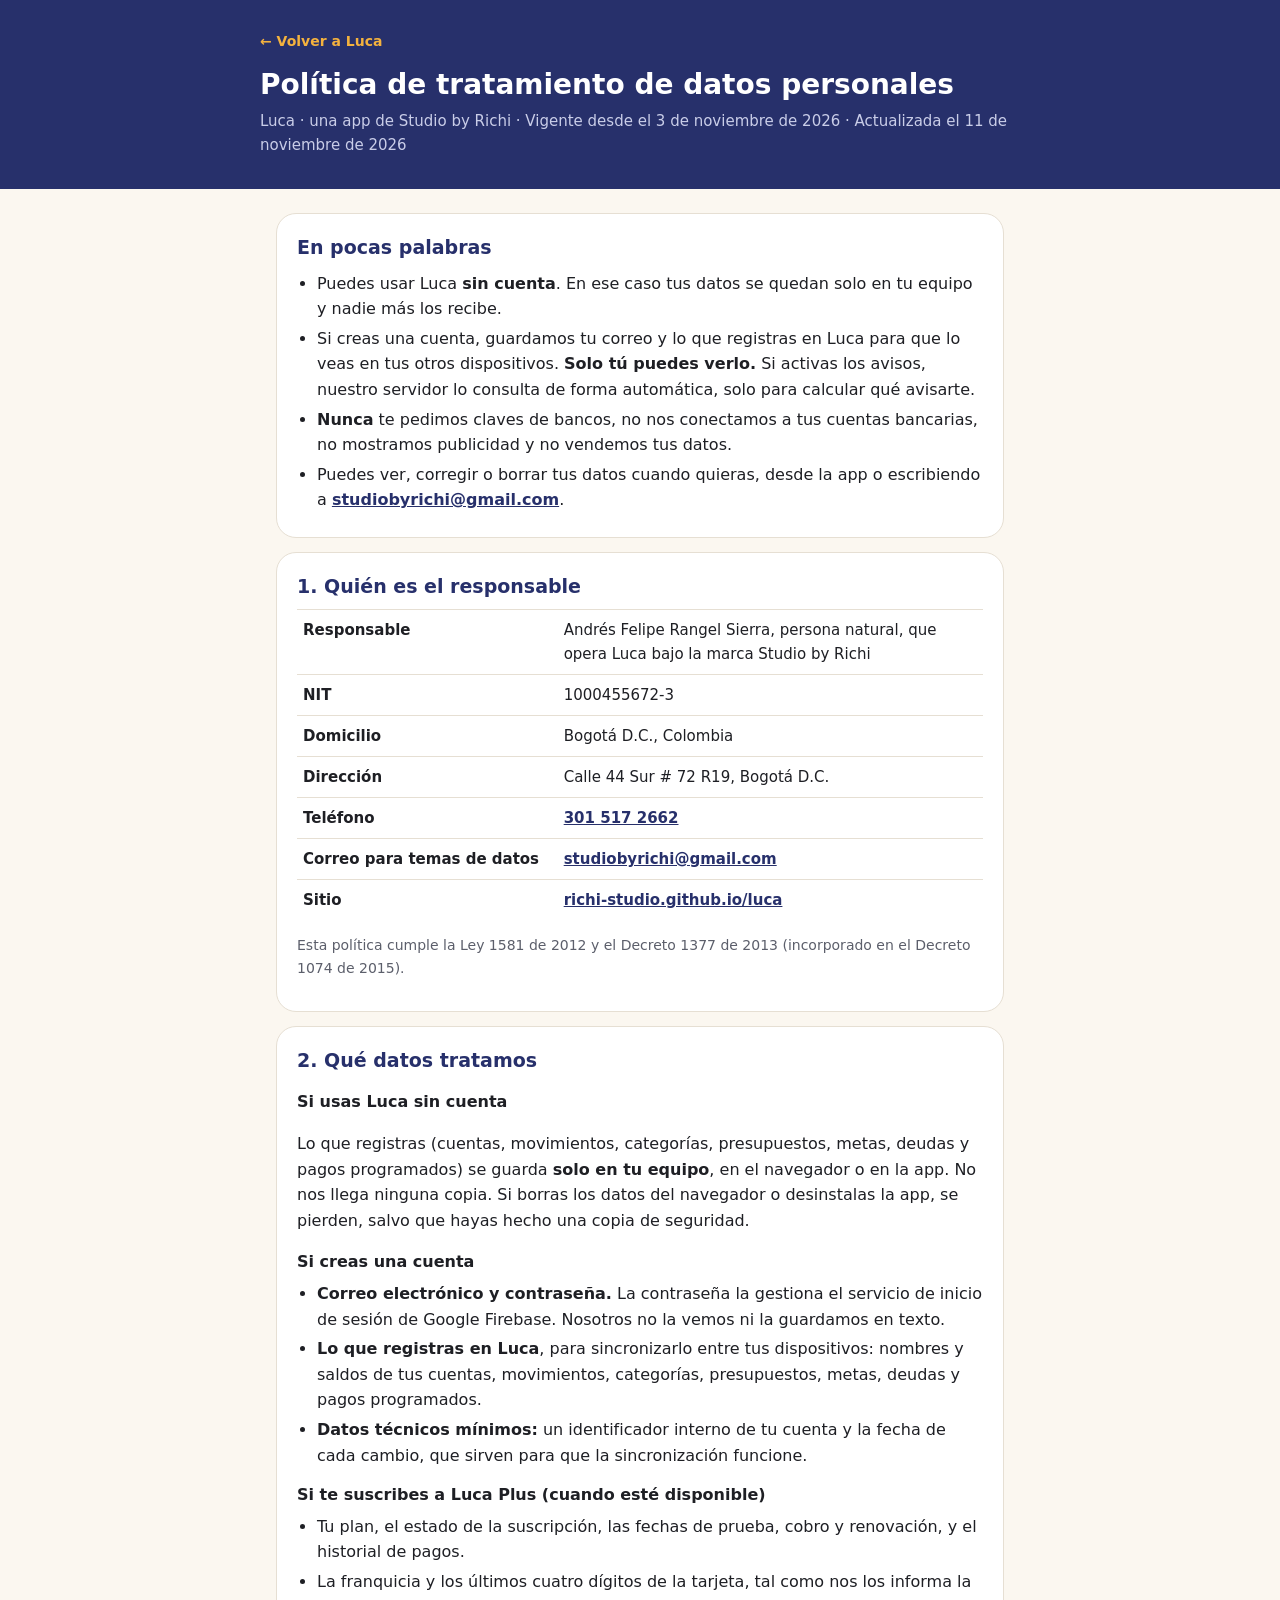
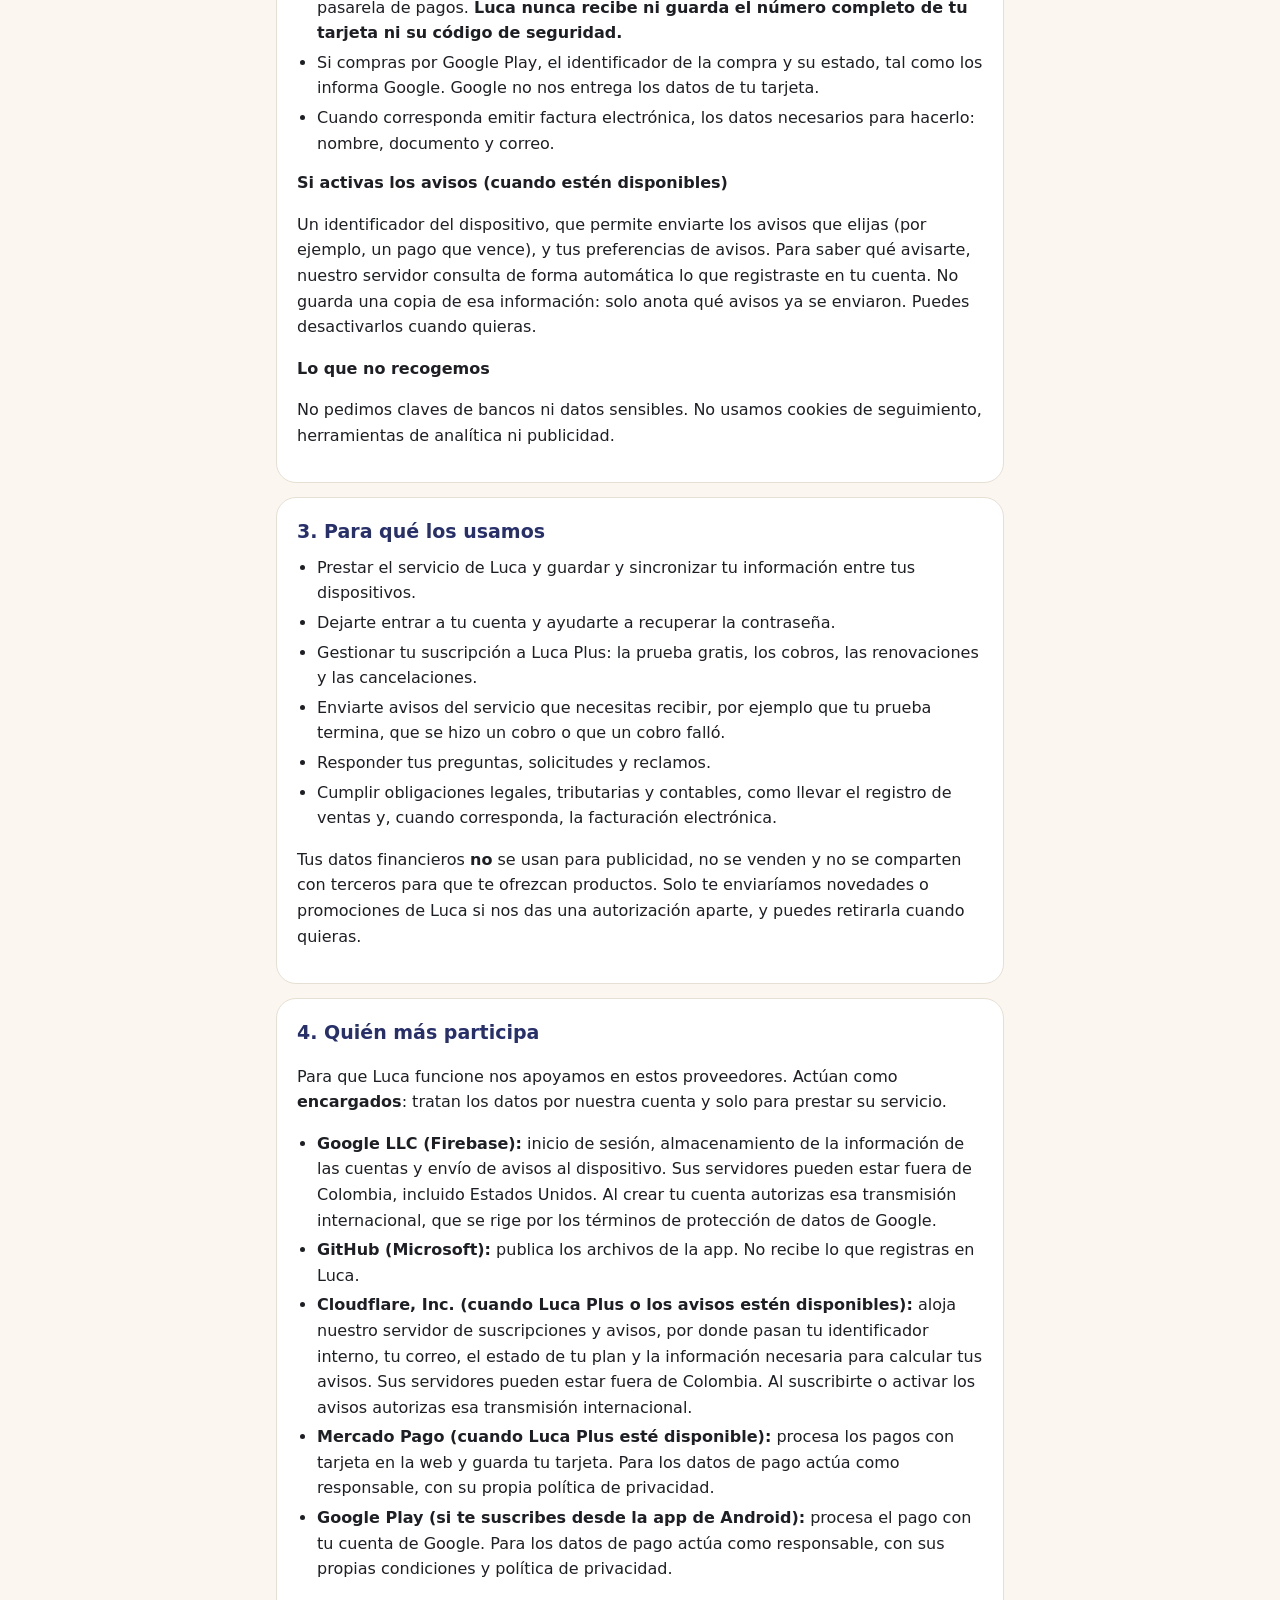
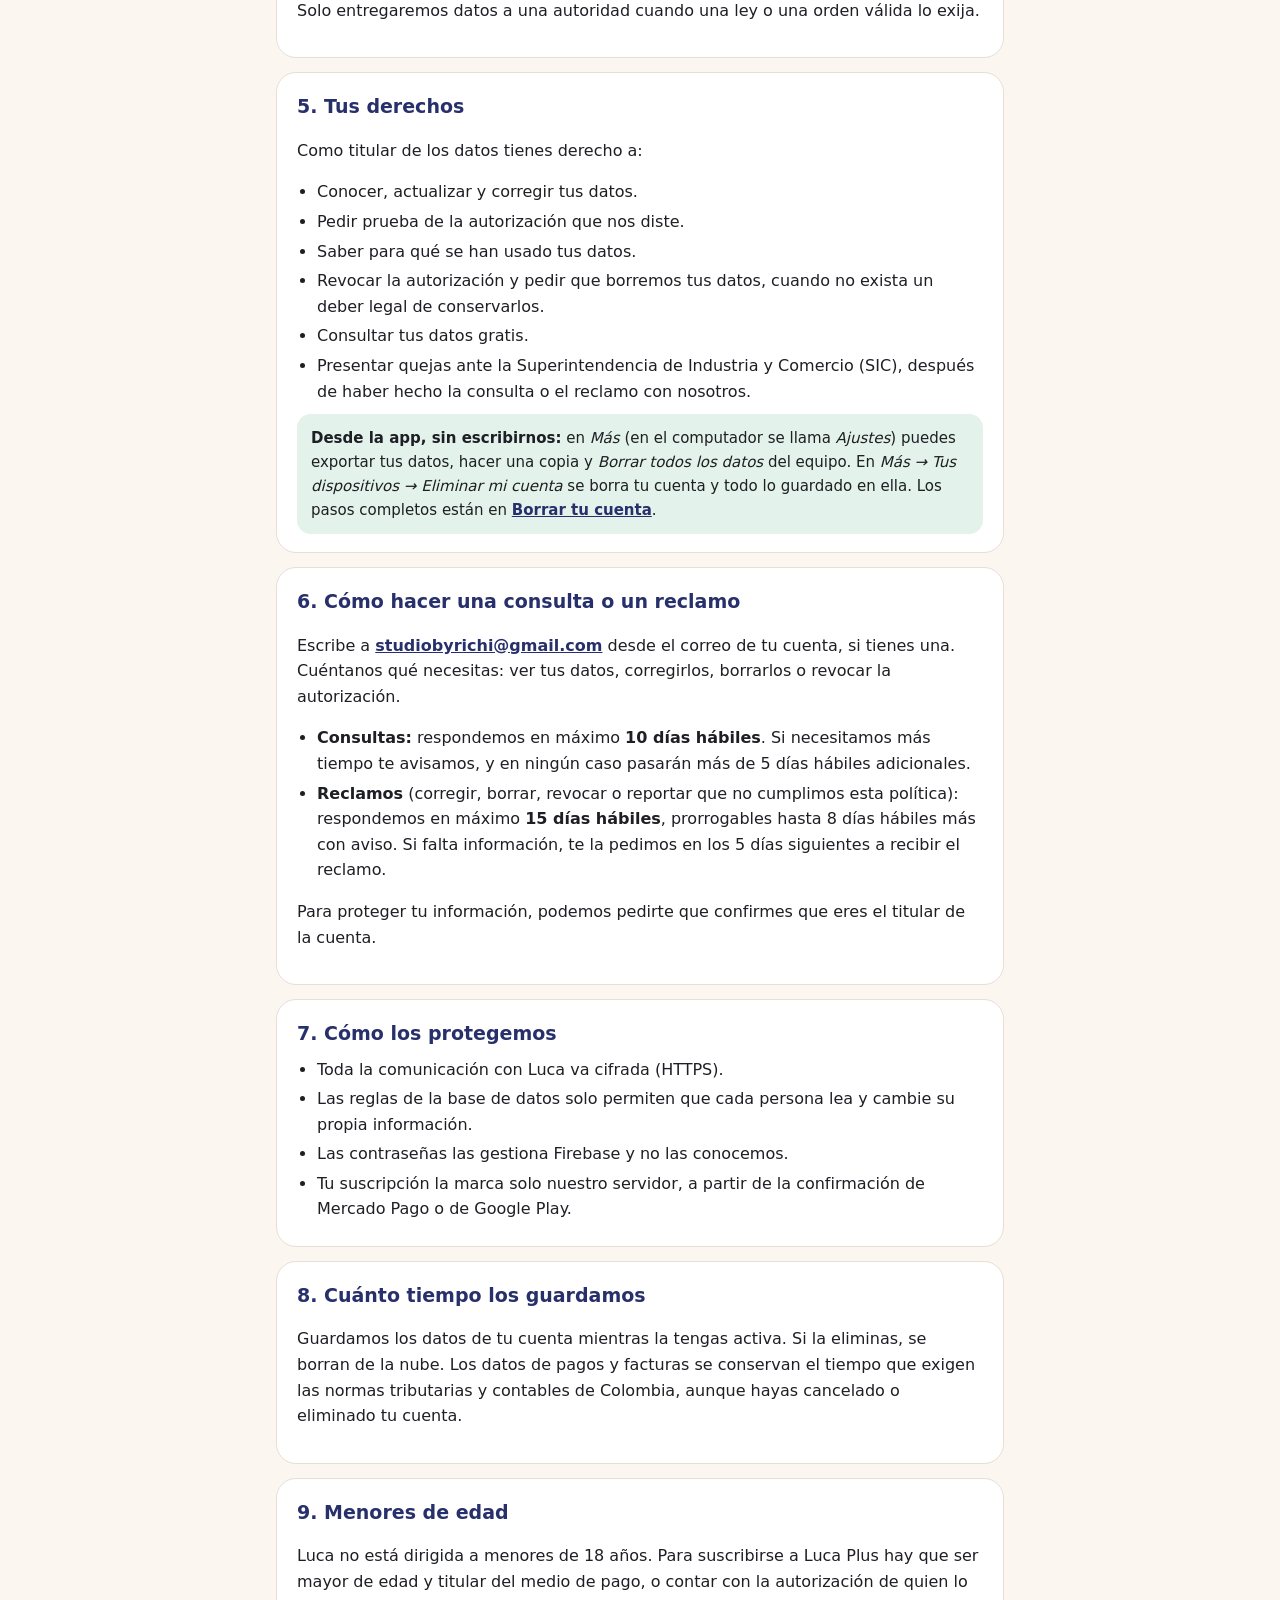
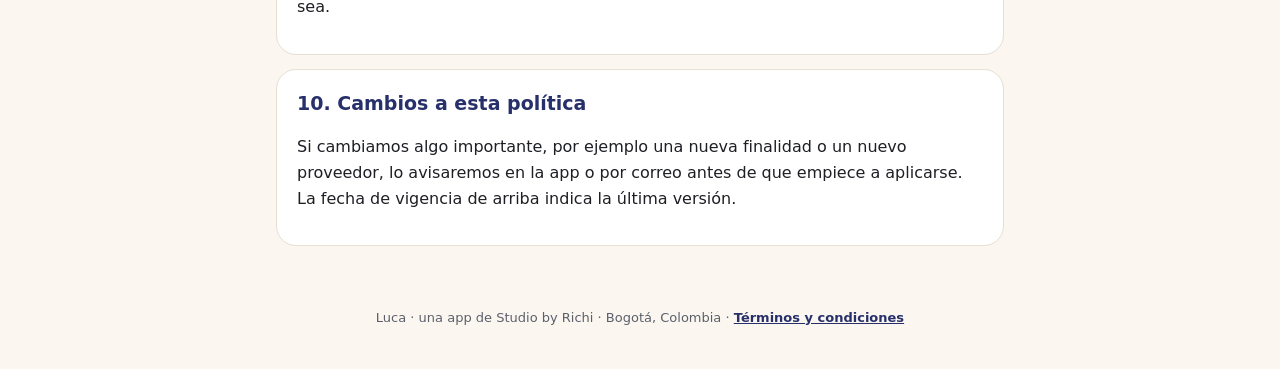
==== commit c9280ec7: "Publicar Luca · 11/11/2026, 2:17:20 p. m. Co-Authored-By: Claude Opus 5.5 <noreply@anthropic.com>" ====
--- a/privacidad.html
+++ b/privacidad.html
@@ -39,7 +39,7 @@
 <header><div class="wrap">
   <a class="back" href="./">← Volver a Luca</a>
   <h1>Política de tratamiento de datos personales</h1>
-  <p>Luca · una app de Studio by Richi · Vigente desde el 3 de noviembre de 2026 · Actualizada el 6 de noviembre de 2026</p>
+  <p>Luca · una app de Studio by Richi · Vigente desde el 3 de noviembre de 2026 · Actualizada el 11 de noviembre de 2026</p>
 </div></header>
 <main class="wrap">
 
